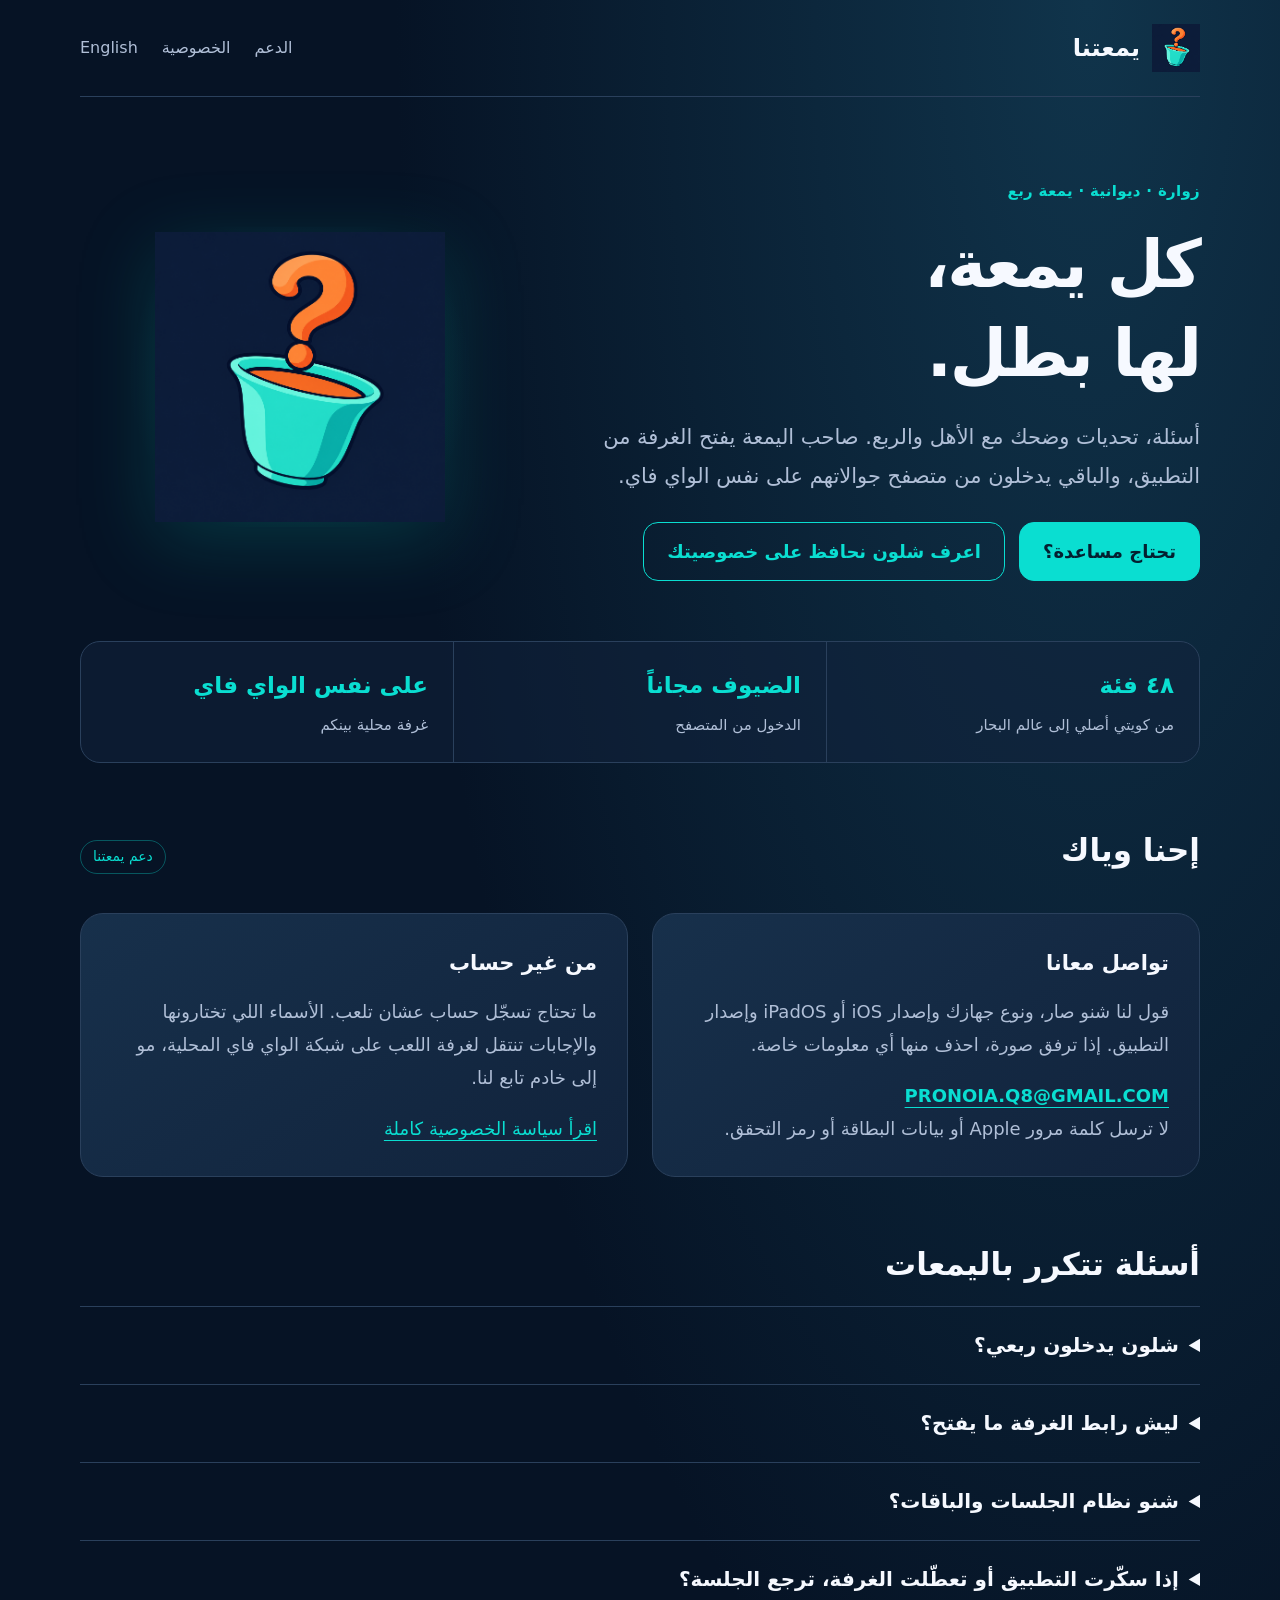
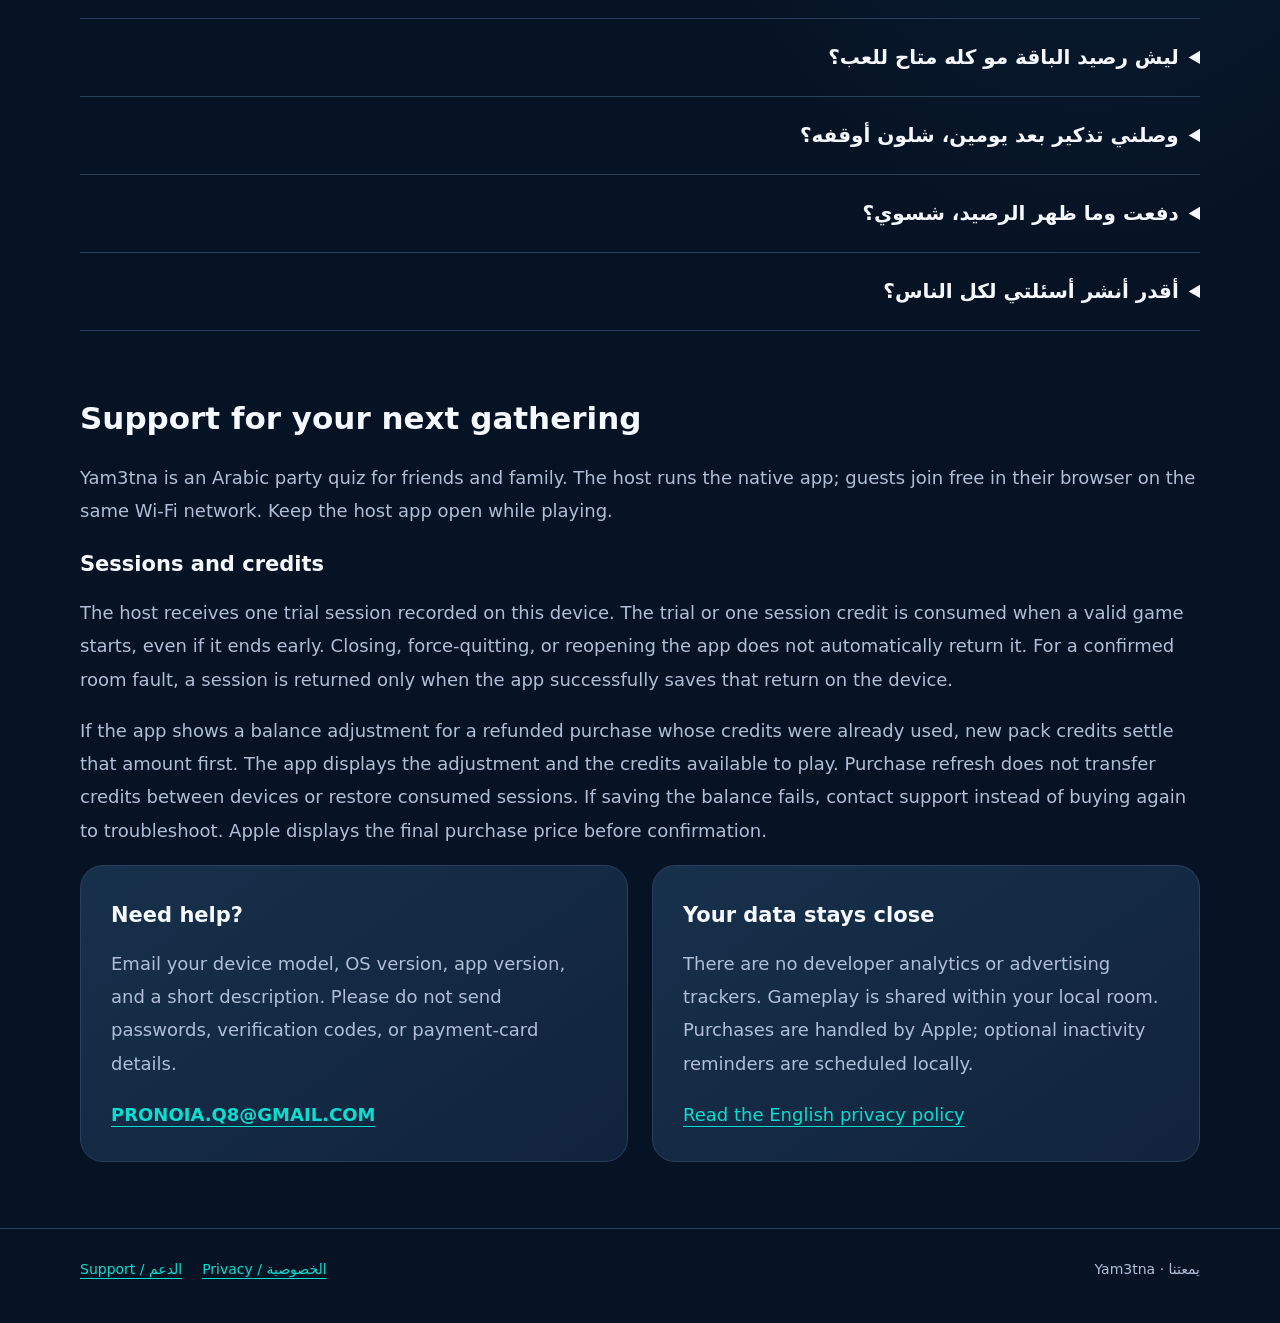
==== index.html @ aa125efa "Publish YM3TNA bilingual support and privacy pages" ====
<!doctype html><html lang="ar" dir="rtl"><head><meta charset="utf-8"><meta name="viewport" content="width=device-width,initial-scale=1"><meta name="theme-color" content="#061325"><meta name="description" content="الدعم والخصوصية لتطبيق يمعتنا، لعبة الأسئلة ليمعات الأهل والربع."><title>يمعتنا — الدعم والخصوصية</title><link rel="icon" href="cup-logo.png"><link rel="stylesheet" href="styles.css"></head><body>
<a class="skip" href="#main">انتقل إلى المحتوى</a><header class="wrap nav"><a class="brand" href="index.html"><img src="cup-logo.png" alt=""><span>يمعتنا</span></a><nav aria-label="التنقل"><a href="#support">الدعم</a><a href="privacy.html">الخصوصية</a><a href="#english" lang="en" dir="ltr">English</a></nav></header>
<main id="main" class="wrap"><div class="hero"><div><span class="eyebrow">زوارة · ديوانية · يمعة ربع</span><h1>كل يمعة،<br>لها بطل.</h1><p>أسئلة، تحديات وضحك مع الأهل والربع. صاحب اليمعة يفتح الغرفة من التطبيق، والباقي يدخلون من متصفح جوالاتهم على نفس الواي فاي.</p><div class="actions"><a class="button" href="#support">تحتاج مساعدة؟</a><a class="button secondary" href="privacy.html">اعرف شلون نحافظ على خصوصيتك</a></div></div><div class="hero-art"><img src="cup-logo.png" alt="فنجال يمعتنا باللون الفيروزي"></div></div>
<div class="facts" aria-label="عن اللعبة"><div><strong>٤٨ فئة</strong><span>من كويتي أصلي إلى عالم البحار</span></div><div><strong>الضيوف مجاناً</strong><span>الدخول من المتصفح</span></div><div><strong>على نفس الواي فاي</strong><span>غرفة محلية بينكم</span></div></div>
<section id="support"><div class="section-head"><h2>إحنا وياك</h2><span class="tag">دعم يمعتنا</span></div><div class="split"><div class="panel"><h3>تواصل معانا</h3><p class="muted">قول لنا شنو صار، ونوع جهازك وإصدار iOS أو iPadOS وإصدار التطبيق. إذا ترفق صورة، احذف منها أي معلومات خاصة.</p><a class="email" href="mailto:PRONOIA.Q8@GMAIL.COM">PRONOIA.Q8@GMAIL.COM</a><p class="muted">لا ترسل كلمة مرور Apple أو بيانات البطاقة أو رمز التحقق.</p></div><div class="panel"><h3>من غير حساب</h3><p class="muted">ما تحتاج تسجّل حساب عشان تلعب. الأسماء اللي تختارونها والإجابات تنتقل لغرفة اللعب على شبكة الواي فاي المحلية، مو إلى خادم تابع لنا.</p><a href="privacy.html">اقرأ سياسة الخصوصية كاملة</a></div></div></section>
<section aria-labelledby="faq-title"><h2 id="faq-title">أسئلة تتكرر باليمعات</h2><div class="faq">
<details><summary>شلون يدخلون ربعي؟</summary><p>خلكم على نفس الواي فاي. صاحب اليمعة يفتح غرفة من التطبيق، والضيوف يمسحون رمز QR أو يفتحون الرابط المحلي بالمتصفح. الضيف ما يحتاج يشتري باقة أو ينزّل التطبيق. لازم صاحب الغرفة يخلي التطبيق مفتوحًا في المقدمة طول اللعب.</p></details>
<details><summary>ليش رابط الغرفة ما يفتح؟</summary><p>تأكدوا إن الأجهزة على نفس الشبكة وإن إذن الشبكة المحلية مفعّل للتطبيق من إعدادات الجهاز. بعض شبكات الضيوف تعزل الأجهزة عن بعضها؛ جرّبوا شبكة منزلية موثوقة. الرابط المحلي ما يوفّر لعباً عن بُعد عبر الإنترنت.</p></details>
<details><summary>شنو نظام الجلسات والباقات؟</summary><p>لصاحب اليمعة تجربة مجانية واحدة مسجّلة على الجهاز. تنحسب التجربة أو جلسة من الرصيد عند بدء لعبة صحيحة، حتى لو انتهت قبل آخر سؤال. بعدها يشتري صاحب اليمعة رصيد جلسات من داخل التطبيق؛ الضيوف يدخلون مجاناً. سعر الشراء النهائي هو السعر اللي تعرضه Apple وقت التأكيد. رصيد الجلسات والتجربة مرتبطان بهذا الجهاز، من غير حساب سحابي لنقلهما بين الأجهزة.</p></details>
<details><summary>إذا سكّرت التطبيق أو تعطّلت الغرفة، ترجع الجلسة؟</summary><p>إغلاق التطبيق أو إيقافه بالقوة أو فتحه من جديد ما يرجّع التجربة أو الجلسة تلقائياً. إذا تأكد التطبيق من عطل في غرفة اللعب، يرجّع الجلسة فقط بعد نجاح حفظ الإرجاع على الجهاز. إذا ظهر خطأ في حفظ الرصيد، لا تكرر الشراء لمعالجته؛ تواصل مع الدعم.</p></details>
<details><summary>ليش رصيد الباقة مو كله متاح للعب؟</summary><p>إذا ظهرت عندك تسوية بسبب استرداد قيمة شراء استُخدم رصيده، رصيد الباقة اليديدة يغطي هالتسوية أول، والباقي يصير متاح للعب. التطبيق يعرض مقدار التسوية والرصيد المتاح. تحديث العمليات ما ينقل الرصيد لجهاز ثاني ولا يعيد جلسات استُهلكت.</p></details>
<details><summary>وصلني تذكير بعد يومين، شلون أوقفه؟</summary><p>التذكير اختياري ومحلي. إذا فعّلته وسمحت بإشعارات iOS، يُحفظ تذكير واحد بعد ٤٨ ساعة من مغادرة التطبيق. فتح التطبيق يلغي التذكير المنتظر. تقدر تطفّيه من إعدادات يمعتنا أو توقف إشعارات التطبيق من إعدادات الجهاز.</p></details>
<details><summary>دفعت وما ظهر الرصيد، شسوي؟</summary><p>ارجع للتطبيق وتأكد من اتصال الإنترنت. افتح قسم الباقات واستخدم تحديث عمليات الشراء المعلّقة إن كان متاحاً. لا تكرر الشراء لحل المشكلة. إذا استمرت، راسلنا بنوع الباقة وتاريخ العملية من دون بيانات دفع حساسة. طلبات استرداد مبالغ Apple تتم من خلال خدمات Apple.</p></details>
<details><summary>أقدر أنشر أسئلتي لكل الناس؟</summary><p>أسئلتك المخصصة محفوظة على جهاز صاحب اليمعة وتظهر للمشاركين في غرفته عند اختيارها للعب. ما فيه مكتبة عامة لنشر الأسئلة أو حسابات مستخدمين.</p></details>
</div></section>
<section id="english" lang="en" dir="ltr"><h2>Support for your next gathering</h2><p class="muted">Yam3tna is an Arabic party quiz for friends and family. The host runs the native app; guests join free in their browser on the same Wi-Fi network. Keep the host app open while playing.</p><h3>Sessions and credits</h3><p class="muted">The host receives one trial session recorded on this device. The trial or one session credit is consumed when a valid game starts, even if it ends early. Closing, force-quitting, or reopening the app does not automatically return it. For a confirmed room fault, a session is returned only when the app successfully saves that return on the device.</p><p class="muted">If the app shows a balance adjustment for a refunded purchase whose credits were already used, new pack credits settle that amount first. The app displays the adjustment and the credits available to play. Purchase refresh does not transfer credits between devices or restore consumed sessions. If saving the balance fails, contact support instead of buying again to troubleshoot. Apple displays the final purchase price before confirmation.</p><div class="split"><div class="panel"><h3>Need help?</h3><p class="muted">Email your device model, OS version, app version, and a short description. Please do not send passwords, verification codes, or payment-card details.</p><a class="email" href="mailto:PRONOIA.Q8@GMAIL.COM">PRONOIA.Q8@GMAIL.COM</a></div><div class="panel"><h3>Your data stays close</h3><p class="muted">There are no developer analytics or advertising trackers. Gameplay is shared within your local room. Purchases are handled by Apple; optional inactivity reminders are scheduled locally.</p><a href="privacy.html#english">Read the English privacy policy</a></div></div></section></main>
<footer><div class="wrap"><span>يمعتنا · Yam3tna</span><nav aria-label="روابط التذييل"><a href="privacy.html">الخصوصية / Privacy</a><a href="support.html">الدعم / Support</a></nav></div></footer></body></html>
---- styles.css ----
:root{color-scheme:dark;--navy:#061325;--panel:#11233c;--teal:#0adeD1;--text:#f6f9ff;--muted:#b0bfd7;--line:#2a405c}*{box-sizing:border-box}html{scroll-behavior:smooth}body{margin:0;background:radial-gradient(ellipse at 85% 0,#10344b 0,transparent 45%),var(--navy);color:var(--text);font:18px/1.85 system-ui,-apple-system,BlinkMacSystemFont,"Segoe UI",sans-serif}a{color:var(--teal);text-underline-offset:.25em}a:hover{text-decoration-thickness:2px}a:focus-visible,summary:focus-visible{outline:3px solid #ffb656;outline-offset:5px;border-radius:5px}.wrap{width:min(1120px,calc(100% - 40px));margin:auto}.skip{position:absolute;inset-inline-start:16px;top:-100px;background:var(--teal);color:var(--navy);padding:10px 16px;z-index:5}.skip:focus{top:12px}.nav{display:flex;align-items:center;justify-content:space-between;gap:24px;padding:24px 0;border-bottom:1px solid var(--line)}.brand{display:flex;gap:12px;align-items:center;text-decoration:none;color:var(--text);font-size:24px;font-weight:800}.brand img{width:48px;height:48px;object-fit:contain}.nav nav{display:flex;gap:24px;flex-wrap:wrap}.nav nav a{font-size:16px;color:var(--muted);text-decoration:none}.hero{display:grid;grid-template-columns:1.45fr 1fr;align-items:center;gap:42px;padding:76px 0 60px}.eyebrow{color:var(--teal);font-size:15px;font-weight:700;letter-spacing:.02em}.hero h1{font-size:clamp(38px,5.2vw,66px);line-height:1.35;letter-spacing:-.03em;margin:14px 0 20px}.hero p{max-width:660px;color:var(--muted);font-size:21px}.hero-art{display:grid;place-items:center;min-height:300px;background:radial-gradient(circle,#0aded122,transparent 65%)}.hero-art img{width:min(290px,82%);height:auto;filter:drop-shadow(0 18px 38px #00dec52b)}.button{display:inline-block;border:1px solid var(--teal);background:var(--teal);color:#041f30;padding:12px 23px;border-radius:15px;text-decoration:none;font-weight:800}.button.secondary{background:transparent;color:var(--teal)}.actions{display:flex;gap:14px;flex-wrap:wrap;margin-top:26px}.facts{display:flex;gap:0;border:1px solid var(--line);border-radius:20px;overflow:hidden;background:#11233c88;margin-bottom:66px}.facts div{flex:1;padding:22px 25px}.facts div+div{border-inline-start:1px solid var(--line)}.facts strong{display:block;font-size:23px;color:var(--teal)}.facts span{font-size:15px;color:var(--muted)}section{padding:0 0 66px;scroll-margin-top:24px}.section-head{display:flex;align-items:baseline;justify-content:space-between;gap:25px;margin-bottom:20px}h2{font-size:31px;line-height:1.4;margin:0 0 20px}h3{font-size:21px;margin:0 0 12px}p{margin:0 0 18px}.muted{color:var(--muted)}.split{display:grid;grid-template-columns:1fr 1fr;gap:24px}.panel{background:linear-gradient(145deg,#17304b,#11233c);border:1px solid var(--line);border-radius:23px;padding:30px}.panel p:last-child{margin-bottom:0}.email{direction:ltr;unicode-bidi:embed;overflow-wrap:anywhere;font-weight:700}.faq{border-top:1px solid var(--line)}details{padding:20px 0;border-bottom:1px solid var(--line)}summary{cursor:pointer;font-size:20px;font-weight:700}details p{margin:16px 0 0;max-width:880px;color:var(--muted)}.document{max-width:900px;padding:60px 0}.document h1{font-size:clamp(34px,5vw,50px);line-height:1.35;margin:10px 0 20px}.document section{padding-bottom:32px}.document h2{font-size:25px;margin:0 0 12px}.document ul{padding-inline-start:24px}.document li{margin:9px 0}.language-divider{margin:28px 0 42px;border:0;border-top:1px solid var(--line)}[lang=en]{text-align:start}.notice{border-inline-start:3px solid var(--teal);padding-inline-start:19px;color:var(--muted)}footer{border-top:1px solid var(--line);padding:28px 0 40px;color:var(--muted);font-size:14px}footer .wrap{display:flex;gap:20px;justify-content:space-between;flex-wrap:wrap}footer nav{display:flex;gap:20px}.tag{display:inline-block;padding:3px 12px;border:1px solid #0aded155;border-radius:99px;color:var(--teal);font-size:14px}@media(max-width:720px){body{font-size:17px}.wrap{width:calc(100% - 30px)}.nav{align-items:flex-start;gap:12px}.nav nav{gap:14px}.nav nav a{font-size:14px}.brand{font-size:21px}.brand img{width:38px;height:38px}.hero{grid-template-columns:1fr;gap:0;padding:46px 0 24px}.hero-art{grid-row:1;min-height:180px}.hero-art img{width:160px}.hero h1{font-size:39px}.hero p{font-size:19px}.facts{margin-bottom:45px}.facts div{padding:16px 12px}.facts strong{font-size:19px}.facts span{font-size:12px}.split{grid-template-columns:1fr}.panel{padding:23px}.document{padding:38px 0}.section-head{display:block}h2{font-size:27px}.button{padding:11px 17px}section{padding-bottom:45px}}@media(prefers-reduced-motion:reduce){html{scroll-behavior:auto}}
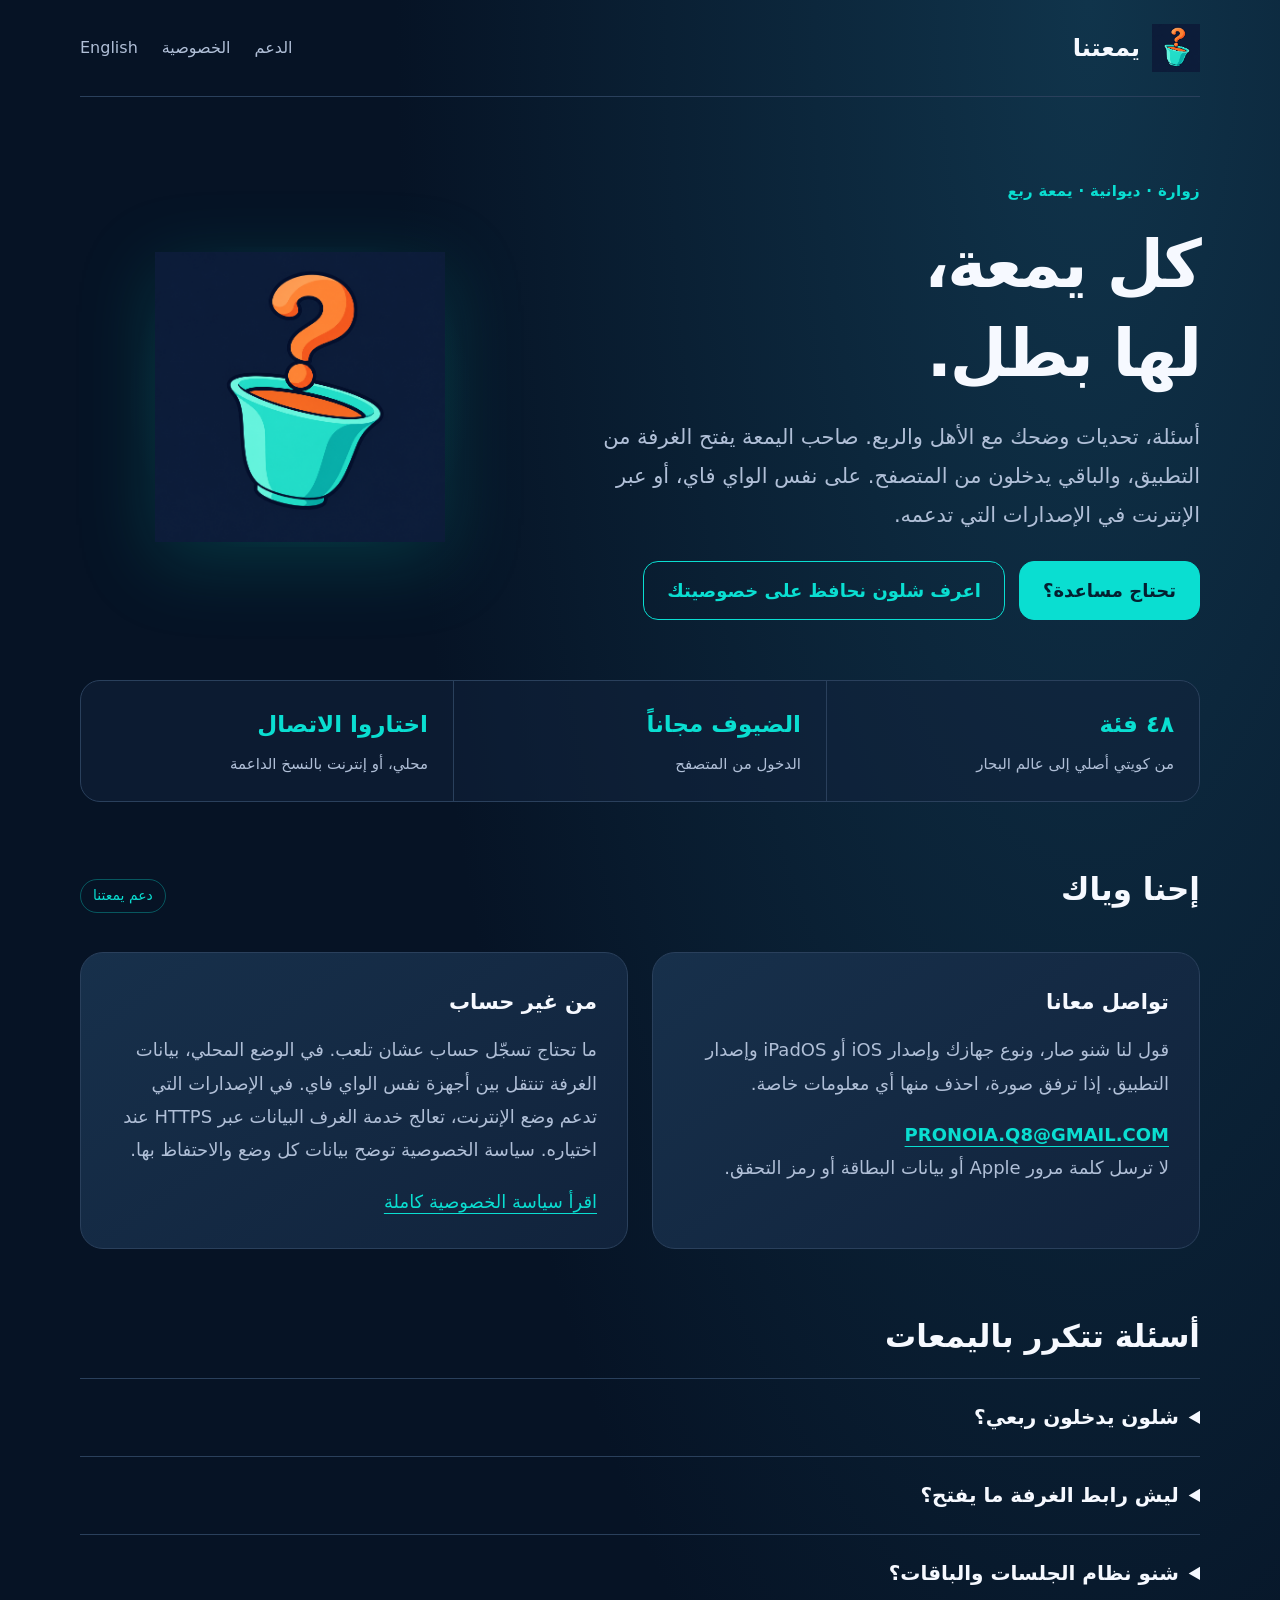
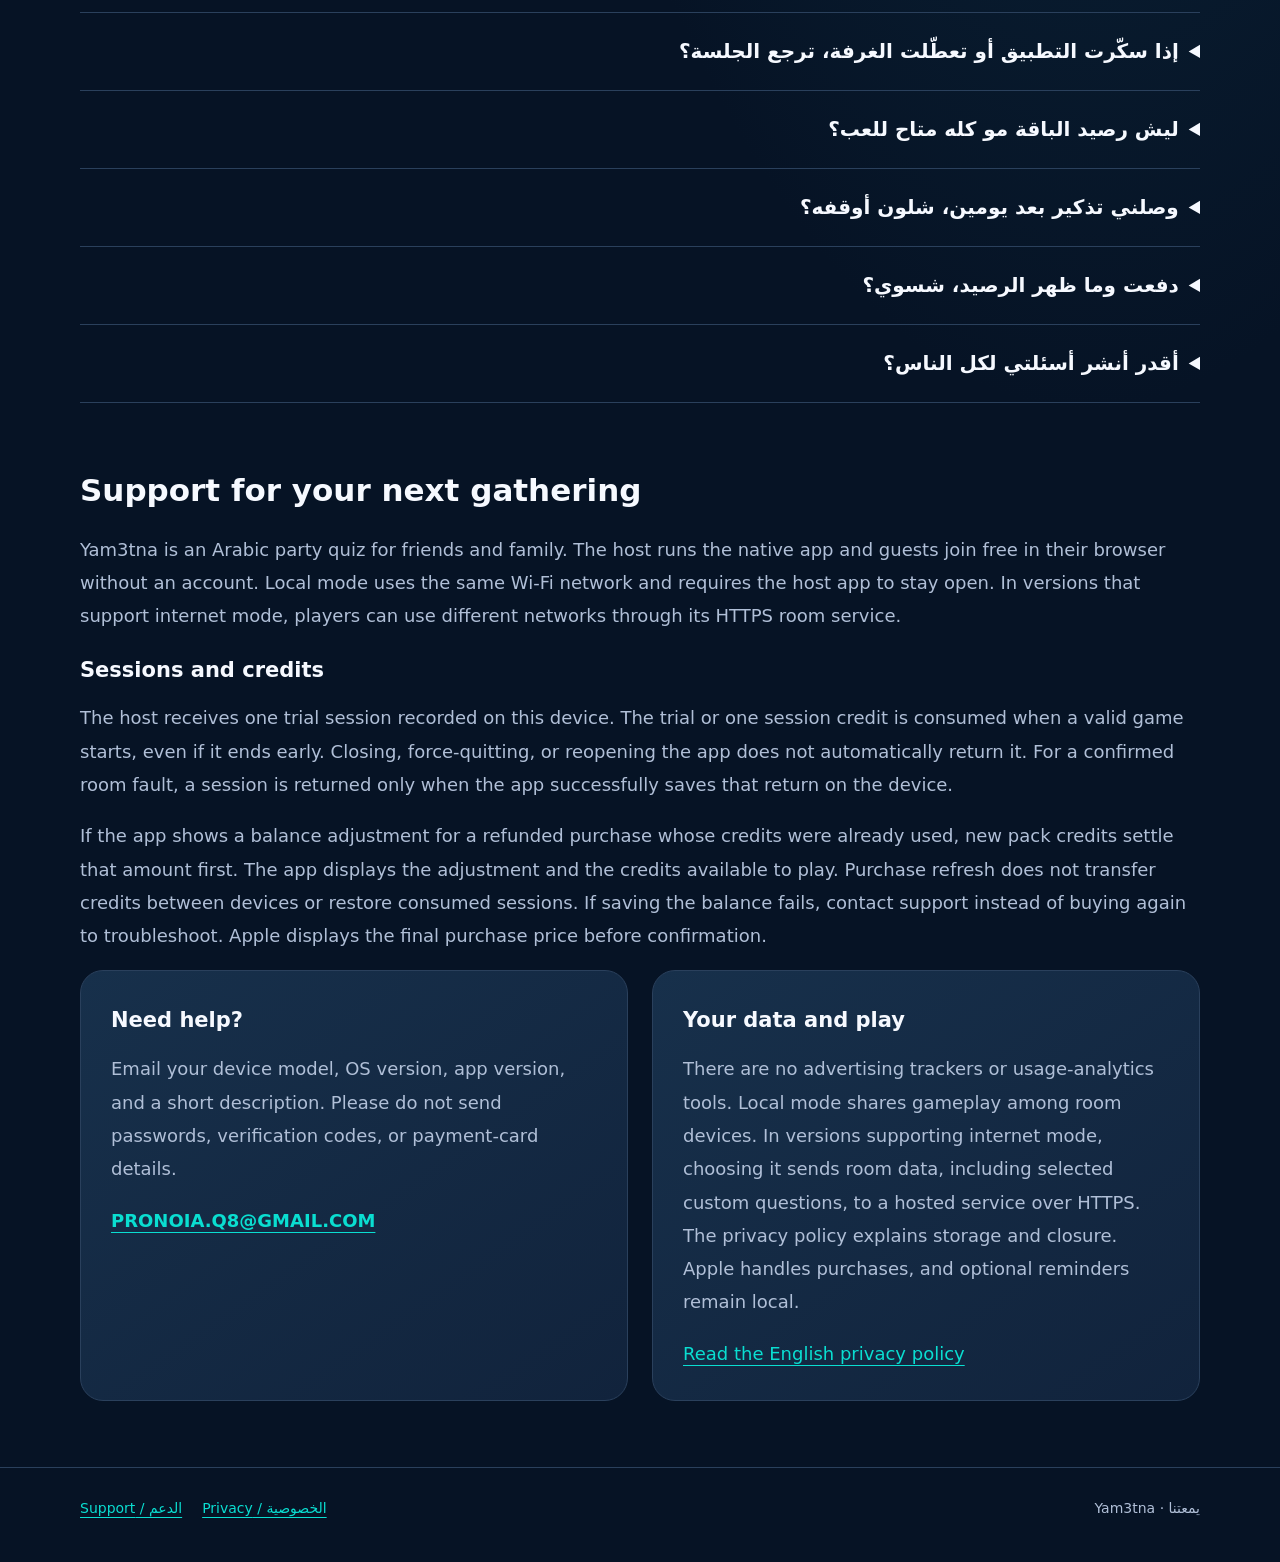
==== commit daccd29f: "Clarify internet and local room support and privacy practices" ====
--- a/index.html
+++ b/index.html
@@ -1,17 +1,17 @@
 <!doctype html><html lang="ar" dir="rtl"><head><meta charset="utf-8"><meta name="viewport" content="width=device-width,initial-scale=1"><meta name="theme-color" content="#061325"><meta name="description" content="الدعم والخصوصية لتطبيق يمعتنا، لعبة الأسئلة ليمعات الأهل والربع."><title>يمعتنا — الدعم والخصوصية</title><link rel="icon" href="cup-logo.png"><link rel="stylesheet" href="styles.css"></head><body>
 <a class="skip" href="#main">انتقل إلى المحتوى</a><header class="wrap nav"><a class="brand" href="index.html"><img src="cup-logo.png" alt=""><span>يمعتنا</span></a><nav aria-label="التنقل"><a href="#support">الدعم</a><a href="privacy.html">الخصوصية</a><a href="#english" lang="en" dir="ltr">English</a></nav></header>
-<main id="main" class="wrap"><div class="hero"><div><span class="eyebrow">زوارة · ديوانية · يمعة ربع</span><h1>كل يمعة،<br>لها بطل.</h1><p>أسئلة، تحديات وضحك مع الأهل والربع. صاحب اليمعة يفتح الغرفة من التطبيق، والباقي يدخلون من متصفح جوالاتهم على نفس الواي فاي.</p><div class="actions"><a class="button" href="#support">تحتاج مساعدة؟</a><a class="button secondary" href="privacy.html">اعرف شلون نحافظ على خصوصيتك</a></div></div><div class="hero-art"><img src="cup-logo.png" alt="فنجال يمعتنا باللون الفيروزي"></div></div>
-<div class="facts" aria-label="عن اللعبة"><div><strong>٤٨ فئة</strong><span>من كويتي أصلي إلى عالم البحار</span></div><div><strong>الضيوف مجاناً</strong><span>الدخول من المتصفح</span></div><div><strong>على نفس الواي فاي</strong><span>غرفة محلية بينكم</span></div></div>
-<section id="support"><div class="section-head"><h2>إحنا وياك</h2><span class="tag">دعم يمعتنا</span></div><div class="split"><div class="panel"><h3>تواصل معانا</h3><p class="muted">قول لنا شنو صار، ونوع جهازك وإصدار iOS أو iPadOS وإصدار التطبيق. إذا ترفق صورة، احذف منها أي معلومات خاصة.</p><a class="email" href="mailto:PRONOIA.Q8@GMAIL.COM">PRONOIA.Q8@GMAIL.COM</a><p class="muted">لا ترسل كلمة مرور Apple أو بيانات البطاقة أو رمز التحقق.</p></div><div class="panel"><h3>من غير حساب</h3><p class="muted">ما تحتاج تسجّل حساب عشان تلعب. الأسماء اللي تختارونها والإجابات تنتقل لغرفة اللعب على شبكة الواي فاي المحلية، مو إلى خادم تابع لنا.</p><a href="privacy.html">اقرأ سياسة الخصوصية كاملة</a></div></div></section>
+<main id="main" class="wrap"><div class="hero"><div><span class="eyebrow">زوارة · ديوانية · يمعة ربع</span><h1>كل يمعة،<br>لها بطل.</h1><p>أسئلة، تحديات وضحك مع الأهل والربع. صاحب اليمعة يفتح الغرفة من التطبيق، والباقي يدخلون من المتصفح. على نفس الواي فاي، أو عبر الإنترنت في الإصدارات التي تدعمه.</p><div class="actions"><a class="button" href="#support">تحتاج مساعدة؟</a><a class="button secondary" href="privacy.html">اعرف شلون نحافظ على خصوصيتك</a></div></div><div class="hero-art"><img src="cup-logo.png" alt="فنجال يمعتنا باللون الفيروزي"></div></div>
+<div class="facts" aria-label="عن اللعبة"><div><strong>٤٨ فئة</strong><span>من كويتي أصلي إلى عالم البحار</span></div><div><strong>الضيوف مجاناً</strong><span>الدخول من المتصفح</span></div><div><strong>اختاروا الاتصال</strong><span>محلي، أو إنترنت بالنسخ الداعمة</span></div></div>
+<section id="support"><div class="section-head"><h2>إحنا وياك</h2><span class="tag">دعم يمعتنا</span></div><div class="split"><div class="panel"><h3>تواصل معانا</h3><p class="muted">قول لنا شنو صار، ونوع جهازك وإصدار iOS أو iPadOS وإصدار التطبيق. إذا ترفق صورة، احذف منها أي معلومات خاصة.</p><a class="email" href="mailto:PRONOIA.Q8@GMAIL.COM">PRONOIA.Q8@GMAIL.COM</a><p class="muted">لا ترسل كلمة مرور Apple أو بيانات البطاقة أو رمز التحقق.</p></div><div class="panel"><h3>من غير حساب</h3><p class="muted">ما تحتاج تسجّل حساب عشان تلعب. في الوضع المحلي، بيانات الغرفة تنتقل بين أجهزة نفس الواي فاي. في الإصدارات التي تدعم وضع الإنترنت، تعالج خدمة الغرف البيانات عبر HTTPS عند اختياره. سياسة الخصوصية توضح بيانات كل وضع والاحتفاظ بها.</p><a href="privacy.html">اقرأ سياسة الخصوصية كاملة</a></div></div></section>
 <section aria-labelledby="faq-title"><h2 id="faq-title">أسئلة تتكرر باليمعات</h2><div class="faq">
-<details><summary>شلون يدخلون ربعي؟</summary><p>خلكم على نفس الواي فاي. صاحب اليمعة يفتح غرفة من التطبيق، والضيوف يمسحون رمز QR أو يفتحون الرابط المحلي بالمتصفح. الضيف ما يحتاج يشتري باقة أو ينزّل التطبيق. لازم صاحب الغرفة يخلي التطبيق مفتوحًا في المقدمة طول اللعب.</p></details>
-<details><summary>ليش رابط الغرفة ما يفتح؟</summary><p>تأكدوا إن الأجهزة على نفس الشبكة وإن إذن الشبكة المحلية مفعّل للتطبيق من إعدادات الجهاز. بعض شبكات الضيوف تعزل الأجهزة عن بعضها؛ جرّبوا شبكة منزلية موثوقة. الرابط المحلي ما يوفّر لعباً عن بُعد عبر الإنترنت.</p></details>
+<details><summary>شلون يدخلون ربعي؟</summary><p>في وضع «نفس الواي فاي»، اتصلوا بنفس الشبكة وافتحوا رابط المضيف المحلي أو رمز QR، وخلّوا تطبيق المضيف مفتوحًا. في الإصدارات التي تدعم «عبر الإنترنت»، شاركوا رابط الدعوة أو الكود؛ كل جهاز يحتاج اتصال إنترنت حتى لو كانت الشبكات مختلفة. الضيف يدخل من المتصفح، من غير شراء باقة أو تنزيل التطبيق أو حساب.</p></details>
+<details><summary>ليش رابط الغرفة ما يفتح؟</summary><p>للرابط المحلي، تأكدوا من نفس الشبكة وإذن الشبكة المحلية. بعض الشبكات العامة تعزل الأجهزة؛ جرّبوا واي فاي موثوقًا. الرابط المحلي ما يوفّر لعبًا عن بُعد. في الإصدارات التي تدعم الإنترنت، استخدموا رابط دعوة ذلك الوضع وتأكدوا من اتصال الإنترنت وصلاحية الغرفة. راجعوا صفحة الدعم للعودة بعد انقطاع مؤقت.</p></details>
 <details><summary>شنو نظام الجلسات والباقات؟</summary><p>لصاحب اليمعة تجربة مجانية واحدة مسجّلة على الجهاز. تنحسب التجربة أو جلسة من الرصيد عند بدء لعبة صحيحة، حتى لو انتهت قبل آخر سؤال. بعدها يشتري صاحب اليمعة رصيد جلسات من داخل التطبيق؛ الضيوف يدخلون مجاناً. سعر الشراء النهائي هو السعر اللي تعرضه Apple وقت التأكيد. رصيد الجلسات والتجربة مرتبطان بهذا الجهاز، من غير حساب سحابي لنقلهما بين الأجهزة.</p></details>
 <details><summary>إذا سكّرت التطبيق أو تعطّلت الغرفة، ترجع الجلسة؟</summary><p>إغلاق التطبيق أو إيقافه بالقوة أو فتحه من جديد ما يرجّع التجربة أو الجلسة تلقائياً. إذا تأكد التطبيق من عطل في غرفة اللعب، يرجّع الجلسة فقط بعد نجاح حفظ الإرجاع على الجهاز. إذا ظهر خطأ في حفظ الرصيد، لا تكرر الشراء لمعالجته؛ تواصل مع الدعم.</p></details>
 <details><summary>ليش رصيد الباقة مو كله متاح للعب؟</summary><p>إذا ظهرت عندك تسوية بسبب استرداد قيمة شراء استُخدم رصيده، رصيد الباقة اليديدة يغطي هالتسوية أول، والباقي يصير متاح للعب. التطبيق يعرض مقدار التسوية والرصيد المتاح. تحديث العمليات ما ينقل الرصيد لجهاز ثاني ولا يعيد جلسات استُهلكت.</p></details>
 <details><summary>وصلني تذكير بعد يومين، شلون أوقفه؟</summary><p>التذكير اختياري ومحلي. إذا فعّلته وسمحت بإشعارات iOS، يُحفظ تذكير واحد بعد ٤٨ ساعة من مغادرة التطبيق. فتح التطبيق يلغي التذكير المنتظر. تقدر تطفّيه من إعدادات يمعتنا أو توقف إشعارات التطبيق من إعدادات الجهاز.</p></details>
 <details><summary>دفعت وما ظهر الرصيد، شسوي؟</summary><p>ارجع للتطبيق وتأكد من اتصال الإنترنت. افتح قسم الباقات واستخدم تحديث عمليات الشراء المعلّقة إن كان متاحاً. لا تكرر الشراء لحل المشكلة. إذا استمرت، راسلنا بنوع الباقة وتاريخ العملية من دون بيانات دفع حساسة. طلبات استرداد مبالغ Apple تتم من خلال خدمات Apple.</p></details>
-<details><summary>أقدر أنشر أسئلتي لكل الناس؟</summary><p>أسئلتك المخصصة محفوظة على جهاز صاحب اليمعة وتظهر للمشاركين في غرفته عند اختيارها للعب. ما فيه مكتبة عامة لنشر الأسئلة أو حسابات مستخدمين.</p></details>
+<details><summary>أقدر أنشر أسئلتي لكل الناس؟</summary><p>مكتبة أسئلتك المخصصة محفوظة على جهاز صاحب اليمعة، والأسئلة المختارة تظهر للمشاركين في غرفته. في الإصدارات التي تدعم الإنترنت، تُرسل نسخة الأسئلة المختارة ومحتواها إلى خدمة الغرفة عند اختيار ذلك الوضع، حسب سياسة الخصوصية. ما فيه مكتبة عامة لنشر الأسئلة أو حسابات مستخدمين.</p></details>
 </div></section>
-<section id="english" lang="en" dir="ltr"><h2>Support for your next gathering</h2><p class="muted">Yam3tna is an Arabic party quiz for friends and family. The host runs the native app; guests join free in their browser on the same Wi-Fi network. Keep the host app open while playing.</p><h3>Sessions and credits</h3><p class="muted">The host receives one trial session recorded on this device. The trial or one session credit is consumed when a valid game starts, even if it ends early. Closing, force-quitting, or reopening the app does not automatically return it. For a confirmed room fault, a session is returned only when the app successfully saves that return on the device.</p><p class="muted">If the app shows a balance adjustment for a refunded purchase whose credits were already used, new pack credits settle that amount first. The app displays the adjustment and the credits available to play. Purchase refresh does not transfer credits between devices or restore consumed sessions. If saving the balance fails, contact support instead of buying again to troubleshoot. Apple displays the final purchase price before confirmation.</p><div class="split"><div class="panel"><h3>Need help?</h3><p class="muted">Email your device model, OS version, app version, and a short description. Please do not send passwords, verification codes, or payment-card details.</p><a class="email" href="mailto:PRONOIA.Q8@GMAIL.COM">PRONOIA.Q8@GMAIL.COM</a></div><div class="panel"><h3>Your data stays close</h3><p class="muted">There are no developer analytics or advertising trackers. Gameplay is shared within your local room. Purchases are handled by Apple; optional inactivity reminders are scheduled locally.</p><a href="privacy.html#english">Read the English privacy policy</a></div></div></section></main>
+<section id="english" lang="en" dir="ltr"><h2>Support for your next gathering</h2><p class="muted">Yam3tna is an Arabic party quiz for friends and family. The host runs the native app and guests join free in their browser without an account. Local mode uses the same Wi-Fi network and requires the host app to stay open. In versions that support internet mode, players can use different networks through its HTTPS room service.</p><h3>Sessions and credits</h3><p class="muted">The host receives one trial session recorded on this device. The trial or one session credit is consumed when a valid game starts, even if it ends early. Closing, force-quitting, or reopening the app does not automatically return it. For a confirmed room fault, a session is returned only when the app successfully saves that return on the device.</p><p class="muted">If the app shows a balance adjustment for a refunded purchase whose credits were already used, new pack credits settle that amount first. The app displays the adjustment and the credits available to play. Purchase refresh does not transfer credits between devices or restore consumed sessions. If saving the balance fails, contact support instead of buying again to troubleshoot. Apple displays the final purchase price before confirmation.</p><div class="split"><div class="panel"><h3>Need help?</h3><p class="muted">Email your device model, OS version, app version, and a short description. Please do not send passwords, verification codes, or payment-card details.</p><a class="email" href="mailto:PRONOIA.Q8@GMAIL.COM">PRONOIA.Q8@GMAIL.COM</a></div><div class="panel"><h3>Your data and play</h3><p class="muted">There are no advertising trackers or usage-analytics tools. Local mode shares gameplay among room devices. In versions supporting internet mode, choosing it sends room data, including selected custom questions, to a hosted service over HTTPS. The privacy policy explains storage and closure. Apple handles purchases, and optional reminders remain local.</p><a href="privacy.html#english">Read the English privacy policy</a></div></div></section></main>
 <footer><div class="wrap"><span>يمعتنا · Yam3tna</span><nav aria-label="روابط التذييل"><a href="privacy.html">الخصوصية / Privacy</a><a href="support.html">الدعم / Support</a></nav></div></footer></body></html>
